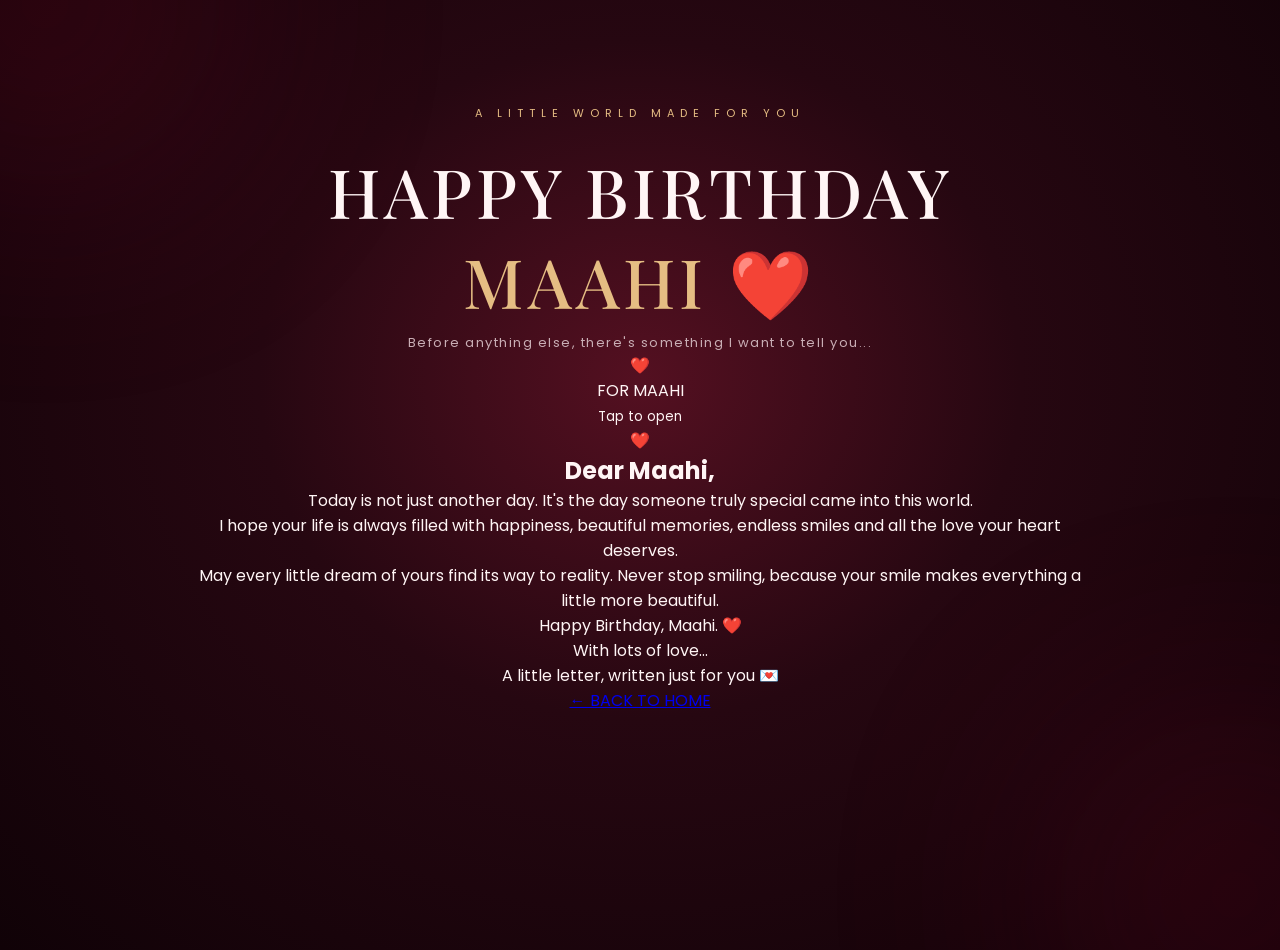
==== page1.html @ 9a9eb7f8 "Add files via upload" ====
<!DOCTYPE html>
<html lang="en">

<head>
    <meta charset="UTF-8">
    <meta name="viewport" content="width=device-width, initial-scale=1.0">

    <title>Birthday Letter For Maahi ❤️</title>

    <link rel="stylesheet" href="style.css">

    <link rel="preconnect" href="https://fonts.googleapis.com">
    <link rel="preconnect" href="https://fonts.gstatic.com" crossorigin>

    <link href="https://fonts.googleapis.com/css2?family=Playfair+Display:wght@400;500;600;700&family=Poppins:wght@300;400;500;600&display=swap" rel="stylesheet">
</head>

<body>

    <main class="birthday-home active" id="birthday-home">

        <p class="top-label">A LITTLE WORLD MADE FOR YOU</p>

        <h1>HAPPY BIRTHDAY <span>MAAHI ❤️</span></h1>

        <p class="description">
            Before anything else, there's something I want to tell you...
        </p>

        <div class="letter-section">

            <div class="envelope" id="envelope">
                <div class="envelope-flap"></div>
                <div class="envelope-heart">❤️</div>
                <p>FOR MAAHI</p>
                <small>Tap to open</small>
            </div>

            <div class="birthday-letter" id="birthday-letter">

                <div class="letter-decoration">❤️</div>

                <h2>Dear Maahi,</h2>

                <p>
                    Today is not just another day.
                    It's the day someone truly special came into this world.
                </p>

                <p>
                    I hope your life is always filled with happiness,
                    beautiful memories, endless smiles and all the love
                    your heart deserves.
                </p>

                <p>
                    May every little dream of yours find its way to reality.
                    Never stop smiling, because your smile makes everything
                    a little more beautiful.
                </p>

                <p class="letter-ending">
                    Happy Birthday, Maahi. ❤️
                </p>

                <p class="letter-signature">
                    With lots of love...
                </p>

            </div>

        </div>

        <p class="letter-hint" id="letter-hint">
            A little letter, written just for you 💌
        </p>

        <a href="index.html" class="back-button">← BACK TO HOME</a>

    </main>

    <script src="script.js"></script>

</body>
</html>
---- style.css ----
/* =================================
   MAAHI BIRTHDAY - LUXURY DESIGN
================================= */

* {
    margin: 0;
    padding: 0;
    box-sizing: border-box;
}

:root {
    --background: #100207;
    --red: #a31332;
    --deep-red: #410817;
    --gold: #e5bd83;
    --white: #fff5f5;
    --muted: #c9aeb5;
}

html {
    min-height: 100%;
}

body {
    min-height: 100vh;
    min-height: 100svh;
    background:
        radial-gradient(ellipse at 50% 40%, #541021 0%, #260711 42%, #100207 100%);
    color: var(--white);
    font-family: 'Poppins', sans-serif;

    display: flex;
    justify-content: center;
    align-items: center;

    overflow-x: hidden;
    overflow-y: auto;
    position: relative;
    padding: 25px 0;
}

/* BACKGROUND GLOW */

body::before,
body::after {
    content: "";
    position: fixed;
    width: 350px;
    height: 350px;
    border-radius: 50%;
    background: #b10d37;
    filter: blur(130px);
    opacity: 0.2;
    pointer-events: none;
    animation: glow 7s ease-in-out infinite alternate;
}

body::before {
    top: -170px;
    left: -130px;
}

body::after {
    bottom: -170px;
    right: -130px;
    animation-delay: 2s;
}

/* MAIN CONTAINER */

.coming-soon {
    width: 92%;
    max-width: 950px;
    text-align: center;
    position: relative;
    z-index: 2;
    padding: 35px 15px;
    animation: appear 1.4s ease;
}

/* TOP LABEL */

.top-label {
    color: var(--gold);
    font-size: 11px;
    letter-spacing: 6px;
    margin-bottom: 28px;
    font-weight: 400;
}

/* MAIN HEADING */

h1 {
    font-family: 'Playfair Display', serif;
    font-size: clamp(36px, 6vw, 68px);
    font-weight: 500;
    letter-spacing: 4px;
    line-height: 1.2;
}

h1 span {
    display: block;
    color: var(--gold);
    margin-top: 8px;
}

/* MAAHI NAME */

.name {
    font-family: 'Playfair Display', serif;
    font-size: clamp(55px, 9vw, 95px);
    margin-top: 30px;
    color: var(--white);
    font-style: italic;
    text-shadow: 0 0 35px rgba(229, 189, 131, 0.2);
}

.name span {
    font-size: 30px;
    color: #ff526f;
}

/* DESCRIPTION */

.description {
    color: var(--muted);
    font-size: 13px;
    letter-spacing: 1.5px;
    margin-top: 12px;
}

/* COUNTDOWN */

.countdown-container {
    display: flex;
    justify-content: center;
    align-items: center;
    gap: 18px;
    margin-top: 55px;
    flex-wrap: nowrap;
}

/* TIME BOX */

.time-box {
    width: 125px;
    height: 125px;
    flex: 0 1 125px;
    min-width: 0;

    display: flex;
    flex-direction: column;
    justify-content: center;
    align-items: center;

    background: linear-gradient(
        145deg,
        rgba(255,255,255,0.07),
        rgba(255,255,255,0.015)
    );

    border: 1px solid rgba(229, 189, 131, 0.45);
    border-radius: 16px;

    box-shadow:
        0 0 25px rgba(163, 19, 50, 0.15),
        inset 0 0 20px rgba(255,255,255,0.02);

    backdrop-filter: blur(12px);
    transition: 0.35s ease;
}

.time-box:hover {
    transform: translateY(-8px);
    border-color: var(--gold);
    box-shadow: 0 0 35px rgba(229, 189, 131, 0.2);
}

.time-box span {
    font-family: 'Playfair Display', serif;
    font-size: 43px;
    color: var(--gold);
    font-weight: 500;
}

.time-box small {
    font-size: 10px;
    letter-spacing: 3px;
    color: var(--muted);
    margin-top: 7px;
}

/* DATE */

.date {
    margin-top: 42px;
    color: var(--gold);
    font-size: 12px;
    letter-spacing: 6px;
    font-weight: 500;
}

/* ANIMATIONS */

@keyframes glow {
    from {
        transform: scale(1);
        opacity: 0.12;
    }

    to {
        transform: scale(1.3);
        opacity: 0.27;
    }
}

@keyframes appear {
    from {
        opacity: 0;
        transform: translateY(30px);
    }

    to {
        opacity: 1;
        transform: translateY(0);
    }
}

/* MOBILE DESIGN */

@media (max-width: 600px) {

    body {
        padding: 20px 0;
    }

    .coming-soon {
        width: 100%;
        padding: 25px 12px;
    }

    .top-label {
        font-size: 9px;
        letter-spacing: 3px;
        margin-bottom: 25px;
    }

    h1 {
        font-size: clamp(30px, 8vw, 43px);
        letter-spacing: 2px;
    }

    .name {
        font-size: 65px;
        margin-top: 25px;
    }

    .name span {
        font-size: 23px;
    }

    .description {
        font-size: 11px;
        letter-spacing: 0.5px;
    }

    .countdown-container {
        gap: 8px;
        margin-top: 40px;
        flex-wrap: nowrap;
    }

    .time-box {
        width: auto;
        height: 92px;
        flex: 1 1 0;
        border-radius: 11px;
    }

    .time-box span {
        font-size: clamp(24px, 7vw, 34px);
    }

    .time-box small {
        font-size: 8px;
        letter-spacing: 1px;
        margin-top: 6px;
    }

    .date {
        margin-top: 35px;
        font-size: 10px;
        letter-spacing: 4px;
    }
}

/* SMALL PHONES */

@media (max-width: 360px) {

    .countdown-container {
        gap: 5px;
    }

    .time-box {
        height: 82px;
    }

    .time-box span {
        font-size: 23px;
    }

    .time-box small {
        font-size: 7px;
        letter-spacing: 0.5px;
    }

    .name {
        font-size: 55px;
    }
}
/* SURPRISE MESSAGE */

.surprise-message {
    margin-top: 35px;
    text-align: center;
    animation: appear 2s ease;
}

.surprise-message h2 {
    font-family: 'Playfair Display', serif;
    font-size: 23px;
    color: var(--gold);
    font-weight: 500;
    margin-bottom: 12px;
}

.surprise-message p {
    color: var(--muted);
    font-size: 12px;
    letter-spacing: 0.5px;
}

.locked-message {
    display: inline-block;
    margin: 18px 0;
    padding: 11px 18px;
    border: 1px solid rgba(229, 189, 131, 0.4);
    border-radius: 30px;
    color: var(--gold);
    font-size: 10px;
    letter-spacing: 2px;
    background: rgba(255,255,255,0.04);
}

.mystery-text {
    font-style: italic;
    opacity: 0.7;
}

@media (max-width: 600px) {
    .surprise-message h2 {
        font-size: 19px;
    }

    .locked-message {
        font-size: 8px;
        letter-spacing: 1px;
        padding: 10px 12px;
    }
}
.locked-message {
    display: inline-block;
    transition: all 0.35s ease;
    cursor: pointer;
}

.locked-message:hover {
    transform: translateY(-7px);
    border-color: var(--gold);
    box-shadow: 0 0 30px rgba(229, 189, 131, 0.25);
}

.locked-message:active {
    transform: translateY(-7px);
}

/* =================================
   BIRTHDAY UNLOCK SCREEN
================================= */

.unlock-screen {
    display: none;
    min-height: 100vh;
    width: 100%;
    align-items: center;
    justify-content: center;
    text-align: center;
    padding: 30px 18px;
    position: relative;
    z-index: 5;
}

.unlock-screen.active {
    display: flex;
    animation: appear 1.2s ease;
}

.unlock-content {
    max-width: 750px;
    width: 100%;
}

.unlock-heart {
    font-size: 65px;
    margin-bottom: 25px;
    animation: heartbeat 1.5s infinite;
}

.unlock-name {
    font-family: 'Playfair Display', serif;
    font-size: clamp(65px, 11vw, 110px);
    font-style: italic;
    color: var(--gold);
    margin: 15px 0;
    text-shadow: 0 0 35px rgba(229, 189, 131, 0.25);
}

.unlock-description {
    color: var(--muted);
    font-size: 14px;
    line-height: 2;
    margin: 20px auto 35px;
    max-width: 450px;
}

.enter-button {
    padding: 16px 32px;
    border: 1px solid var(--gold);
    border-radius: 40px;
    background: linear-gradient(135deg, #a31332, #410817);
    color: var(--gold);
    font-family: 'Poppins', sans-serif;
    font-size: 12px;
    letter-spacing: 2px;
    cursor: pointer;
    transition: 0.4s ease;
    box-shadow: 0 0 25px rgba(229, 189, 131, 0.12);
}

.enter-button:hover {
    transform: translateY(-5px);
    box-shadow: 0 0 35px rgba(229, 189, 131, 0.3);
}

.unlock-footer {
    margin-top: 35px;
    color: var(--muted);
    font-size: 11px;
    font-style: italic;
}

@keyframes heartbeat {
    0%, 100% { transform: scale(1); }
    50% { transform: scale(1.18); }
}


/* =================================
   BIRTHDAY HOME
================================= */

.birthday-home {
    display: none;
    width: 92%;
    max-width: 950px;
    margin: auto;
    min-height: 100vh;
    text-align: center;
    padding: 80px 15px;
    position: relative;
    z-index: 2;
}

.birthday-home.active {
    display: block;
    animation: appear 1s ease;
}

.birthday-home h1 span {
    color: var(--gold);
}

.birthday-placeholder {
    margin: 55px auto 0;
    padding: 40px 20px;
    max-width: 550px;
    border: 1px solid rgba(229, 189, 131, 0.4);
    border-radius: 20px;
    background: rgba(255,255,255,0.04);
}

.birthday-placeholder span {
    font-size: 55px;
}

.birthday-placeholder h2 {
    color: var(--gold);
    font-family: 'Playfair Display', serif;
    margin: 20px 0 10px;
}

.birthday-placeholder p {
    color: var(--muted);
    font-size: 13px;
}
.left-section {
    transform: translateY(-40px);
}

.right-section {
    transform: translateY(40px);
}
/* LEFT BOXES UP */
.countdown-container .time-box:nth-child(1),
.countdown-container .time-box:nth-child(2) {
    transform: translateY(-25px);
}

/* RIGHT BOXES DOWN */
.countdown-container .time-box:nth-child(3),
.countdown-container .time-box:nth-child(4) {
    transform: translateY(25px);
}

/* HOVER EFFECT */
.countdown-container .time-box:hover {
    transform: translateY(-8px);
}
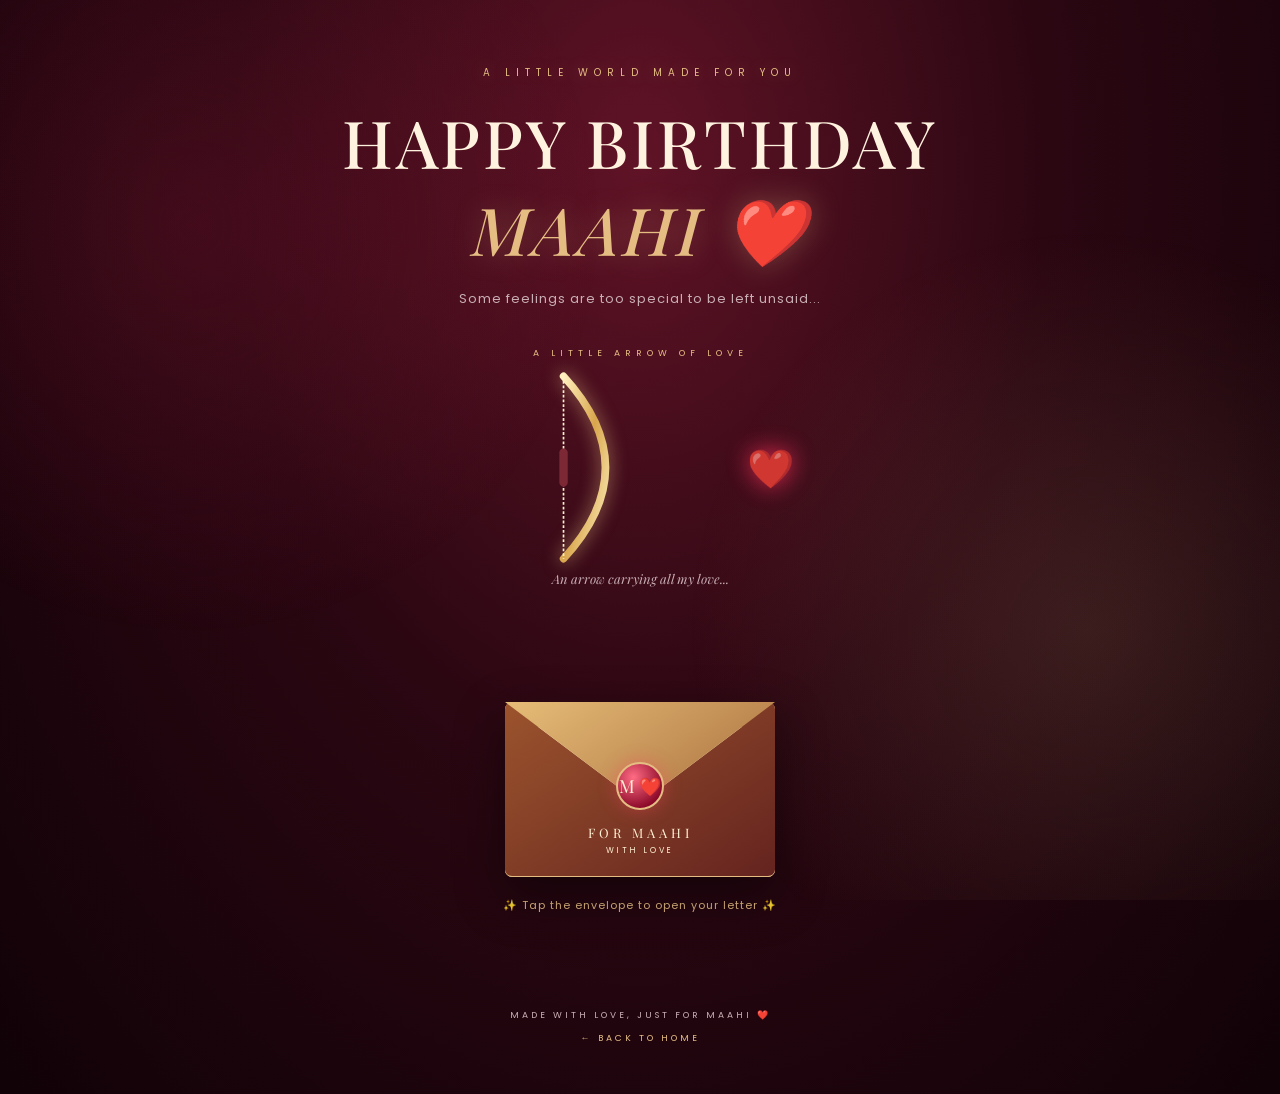
==== commit 3e5e216d: "Add files via upload" ====
--- a/page1.html
+++ b/page1.html
@@ -1,86 +1,264 @@
 
 <!DOCTYPE html>
 <html lang="en">
-
 <head>
     <meta charset="UTF-8">
     <meta name="viewport" content="width=device-width, initial-scale=1.0">
 
     <title>Birthday Letter For Maahi ❤️</title>
 
-    <link rel="stylesheet" href="style.css">
+    <link rel="stylesheet" href="page1.css">
 
     <link rel="preconnect" href="https://fonts.googleapis.com">
     <link rel="preconnect" href="https://fonts.gstatic.com" crossorigin>
 
-    <link href="https://fonts.googleapis.com/css2?family=Playfair+Display:wght@400;500;600;700&family=Poppins:wght@300;400;500;600&display=swap" rel="stylesheet">
+    <link href="https://fonts.googleapis.com/css2?family=Playfair+Display:ital,wght@0,400;0,500;0,600;0,700;1,400;1,500&family=Poppins:wght@300;400;500;600&display=swap" rel="stylesheet">
 </head>
 
-<body>
-
-    <main class="birthday-home active" id="birthday-home">
-
-        <p class="top-label">A LITTLE WORLD MADE FOR YOU</p>
-
-        <h1>HAPPY BIRTHDAY <span>MAAHI ❤️</span></h1>
-
-        <p class="description">
-            Before anything else, there's something I want to tell you...
-        </p>
-
-        <div class="letter-section">
-
-            <div class="envelope" id="envelope">
-                <div class="envelope-flap"></div>
-                <div class="envelope-heart">❤️</div>
-                <p>FOR MAAHI</p>
-                <small>Tap to open</small>
+<body class="page2-body">
+
+    <div class="ambient-glow"></div>
+
+    <div class="particle-layer" id="particle-layer"></div>
+    <div class="petal-layer" id="petal-layer"></div>
+
+    <main class="page2-container">
+
+        <!-- HEADER -->
+
+        <header class="page-header">
+
+            <p class="eyebrow">A LITTLE WORLD MADE FOR YOU</p>
+
+            <h1>
+                HAPPY BIRTHDAY
+                <span>MAAHI ❤️</span>
+            </h1>
+
+            <p class="intro">
+                Some feelings are too special to be left unsaid...
+            </p>
+
+        </header>
+
+
+        <!-- CUPID -->
+
+        <section class="cupid-section">
+
+            <p class="cupid-label">A LITTLE ARROW OF LOVE</p>
+
+            <div class="cupid-stage" id="cupid-stage">
+
+                <svg class="bow-svg" viewBox="0 0 160 220">
+
+                    <defs>
+                        <linearGradient id="goldBow" x1="0" y1="0" x2="1" y2="1">
+                            <stop offset="0%" stop-color="#fff0bd"/>
+                            <stop offset="50%" stop-color="#d9a64d"/>
+                            <stop offset="100%" stop-color="#fff0bd"/>
+                        </linearGradient>
+                    </defs>
+
+                    <path class="bow-wood" d="M65 12 Q155 110 65 208"/>
+
+                    <path class="bow-string" d="M65 12 L65 208"/>
+
+                    <path class="bow-grip" d="M65 94 L65 126"/>
+
+                </svg>
+
+                <div class="flying-arrow" id="flying-arrow">
+                    <div class="arrow-shaft"></div>
+                    <div class="arrow-head"></div>
+                    <div class="arrow-feather"></div>
+                </div>
+
+                <div class="target-heart" id="target-heart">❤️</div>
+
+                <div class="impact-ring" id="impact-ring"></div>
+
             </div>
 
-            <div class="birthday-letter" id="birthday-letter">
-
-                <div class="letter-decoration">❤️</div>
-
-                <h2>Dear Maahi,</h2>
-
-                <p>
-                    Today is not just another day.
-                    It's the day someone truly special came into this world.
+            <p class="cupid-caption" id="cupid-caption">
+                An arrow carrying all my love...
+            </p>
+
+        </section>
+
+
+        <!-- ENVELOPE AND LETTER -->
+
+        <section class="letter-section">
+
+            <div class="envelope-wrap" id="envelope-wrap">
+
+                <div
+                    class="envelope"
+                    id="envelope"
+                    role="button"
+                    tabindex="0"
+                    aria-label="Open birthday letter"
+                >
+
+                    <div class="envelope-back"></div>
+
+                    <div class="envelope-paper"></div>
+
+                    <div class="envelope-front"></div>
+
+                    <div class="envelope-flap"></div>
+
+                    <div class="wax-seal">M ❤️</div>
+
+                    <div class="envelope-text">
+                        <span>FOR MAAHI</span>
+                        <small>WITH LOVE</small>
+                    </div>
+
+                </div>
+
+                <p class="envelope-hint" id="envelope-hint">
+                    ✨ Tap the envelope to open your letter ✨
                 </p>
 
-                <p>
-                    I hope your life is always filled with happiness,
-                    beautiful memories, endless smiles and all the love
-                    your heart deserves.
+            </div>
+
+
+            <!-- BIRTHDAY LETTER -->
+
+            <article class="birthday-letter" id="birthday-letter">
+
+                <div class="letter-top-decoration">
+                    ✦ &nbsp; ❤️ &nbsp; ✦
+                </div>
+
+                <p class="letter-date">
+                    A LETTER FROM MY HEART
                 </p>
 
-                <p>
-                    May every little dream of yours find its way to reality.
-                    Never stop smiling, because your smile makes everything
-                    a little more beautiful.
-                </p>
-
-                <p class="letter-ending">
-                    Happy Birthday, Maahi. ❤️
-                </p>
-
-                <p class="letter-signature">
-                    With lots of love...
-                </p>
-
-            </div>
-
-        </div>
-
-        <p class="letter-hint" id="letter-hint">
-            A little letter, written just for you 💌
-        </p>
-
-        <a href="index.html" class="back-button">← BACK TO HOME</a>
+                <h2>Dear Mahi,</h2>
+
+                <div class="letter-content" id="letter-content">
+
+                    <p>
+                        First of all, Happy Birthday, my love! 🎂❤️
+                    </p>
+
+                    <p>
+                        I know you are angry with me right now, and honestly,
+                        it hurts knowing that I might have done something that
+                        made you upset. I don't know how to make everything
+                        right, but I want you to know that I am truly sorry
+                        if my words or actions hurt you.
+                    </p>
+
+                    <p>
+                        Mahi, I never want to be the reason behind your tears.
+                        I want to be the reason behind your beautiful smile.
+                        Sometimes I may make mistakes, sometimes I may fail
+                        to express my feelings properly, but one thing will
+                        never change — my love for you.
+                    </p>
+
+                    <p>
+                        On your special day, I just want to wish you endless
+                        happiness, success, good health, and all the beautiful
+                        things your heart desires.
+                    </p>
+
+                    <p>
+                        I may not be able to give you the perfect birthday
+                        gift, but I want to give you something from my heart —
+                        my love, my care, my respect, and my promise to keep
+                        trying to make you happy.
+                    </p>
+
+                    <p>
+                        I don't expect you to forget everything instantly.
+                        I just hope that someday you will smile at me the way
+                        you used to.
+                    </p>
+
+                    <p>
+                        Happy Birthday once again, Mahi! ❤️🎂
+                    </p>
+
+                    <p>
+                        No matter how angry you are with me, you will always
+                        have a special place in my heart.
+                    </p>
+
+                    <p class="big-love">
+                        I LOVE YOU, MAHI. ❤️🥹
+                    </p>
+
+                    <p class="letter-signature">
+                        With lots of love,<br>
+                        Someone who never wants to lose you. ❤️
+                    </p>
+
+                </div>
+
+                <!-- LETTER NEXT BUTTON -->
+
+                <button type="button" class="next-button">
+                    NEXT SURPRISE <span>❤️ →</span>
+                </button>
+
+                <div class="letter-bottom-decoration">
+                    FOREVER & ALWAYS ❤️
+                </div>
+
+            </article>
+
+        </section>
+
+
+        <!-- GRAND ENDING -->
+
+        <section class="grand-ending" id="grand-ending">
+
+            <div class="ending-heart">❤️</div>
+
+            <p class="ending-small">
+                ONE LAST THING...
+            </p>
+
+            <h2>
+                YOU DESERVE<br>
+                <span>ALL THE HAPPINESS</span>
+            </h2>
+
+            <p class="ending-message">
+                May your smile shine brighter than every star.
+                Happy Birthday once again, Mahi.
+            </p>
+
+            <!-- GRAND ENDING NEXT BUTTON -->
+
+            <button type="button" class="next-button">
+                NEXT SURPRISE <span>❤️ →</span>
+            </button>
+
+        </section>
+
+
+        <!-- FOOTER -->
+
+        <footer class="page-footer">
+
+            MADE WITH LOVE, JUST FOR MAAHI ❤️
+
+            <br>
+
+            <a href="index.html">← BACK TO HOME</a>
+
+        </footer>
 
     </main>
 
-    <script src="script.js"></script>
+    <script src="page1.js"></script>
 
 </body>
 </html>
--- a/page1.css
+++ b/page1.css
@@ -0,0 +1,861 @@
+
+/* ==========================================
+   MAAHI PAGE 2 - CINEMATIC LOVE EXPERIENCE
+   COMPLETE FRESH CSS
+========================================== */
+
+@import url('https://fonts.googleapis.com/css2?family=Playfair+Display:ital,wght@0,400;0,500;0,600;0,700;1,400;1,500&family=Poppins:wght@300;400;500;600;700&display=swap');
+
+* {
+    margin: 0;
+    padding: 0;
+    box-sizing: border-box;
+}
+
+:root {
+    --bg: #100207;
+    --burgundy: #5b0b20;
+    --red: #a31332;
+    --deep-red: #350512;
+    --gold: #e5bd83;
+    --gold-light: #fff0c9;
+    --cream: #fff3df;
+    --ink: #54232b;
+    --muted: #c9aeb5;
+}
+
+html {
+    scroll-behavior: smooth;
+}
+
+body.page2-body {
+    min-height: 100vh;
+    overflow-x: hidden;
+    position: relative;
+    color: var(--cream);
+    font-family: 'Poppins', sans-serif;
+    background:
+        radial-gradient(ellipse at 50% 15%, #601326 0%, #2b0712 45%, #100207 100%);
+}
+
+/* ==========================================
+   BACKGROUND EFFECTS
+========================================== */
+
+.ambient-glow {
+    position: fixed;
+    inset: 0;
+    z-index: 0;
+    pointer-events: none;
+    background:
+        radial-gradient(circle at 15% 25%, rgba(190,36,76,.18), transparent 32%),
+        radial-gradient(circle at 85% 70%, rgba(229,189,131,.13), transparent 32%);
+    animation: ambientMove 9s ease-in-out infinite alternate;
+}
+
+@keyframes ambientMove {
+    from { opacity: .5; transform: scale(1); }
+    to { opacity: 1; transform: scale(1.08); }
+}
+
+.page2-container {
+    position: relative;
+    z-index: 2;
+    width: min(94%, 950px);
+    margin: auto;
+    padding: 65px 15px 35px;
+    text-align: center;
+}
+
+/* ==========================================
+   HEADER
+========================================== */
+
+.page-header {
+    animation: cinematicEntry 1.5s ease both;
+}
+
+.eyebrow {
+    color: var(--gold);
+    font-size: 10px;
+    letter-spacing: 6px;
+    margin-bottom: 22px;
+    text-shadow: 0 0 15px rgba(229,189,131,.4);
+}
+
+.page-header h1 {
+    font-family: 'Playfair Display', serif;
+    font-size: clamp(34px, 6vw, 66px);
+    font-weight: 500;
+    letter-spacing: 3px;
+    line-height: 1.2;
+}
+
+.page-header h1 span {
+    display: block;
+    color: var(--gold);
+    font-style: italic;
+    margin-top: 8px;
+    text-shadow: 0 0 30px rgba(229,189,131,.3);
+}
+
+.intro {
+    margin-top: 18px;
+    font-size: 13px;
+    letter-spacing: 1px;
+    line-height: 1.9;
+    color: var(--muted);
+}
+
+/* ==========================================
+   FLOATING PARTICLES
+========================================== */
+
+.particle-layer,
+.petal-layer {
+    position: fixed;
+    inset: 0;
+    overflow: hidden;
+    pointer-events: none;
+    z-index: 1;
+}
+
+.gold-particle {
+    position: absolute;
+    bottom: -20px;
+    width: 4px;
+    height: 4px;
+    border-radius: 50%;
+    background: var(--gold-light);
+    box-shadow: 0 0 12px 3px rgba(229,189,131,.65);
+    animation: particleRise linear forwards;
+}
+
+@keyframes particleRise {
+    0% {
+        transform: translateY(0) scale(.3);
+        opacity: 0;
+    }
+    15% { opacity: 1; }
+    100% {
+        transform: translateY(-110vh) scale(1.5);
+        opacity: 0;
+    }
+}
+
+/* ==========================================
+   CUPID SECTION
+========================================== */
+
+.cupid-section {
+    margin: 35px auto 5px;
+    position: relative;
+}
+
+.cupid-label {
+    color: var(--gold);
+    font-size: 9px;
+    letter-spacing: 5px;
+    margin-bottom: 5px;
+}
+
+.cupid-stage {
+    width: 340px;
+    max-width: 100%;
+    height: 205px;
+    margin: auto;
+    position: relative;
+    isolation: isolate;
+}
+
+.bow-svg {
+    position: absolute;
+    width: 155px;
+    height: 205px;
+    left: 30px;
+    top: 0;
+    overflow: visible;
+    z-index: 3;
+}
+
+.bow-wood {
+    fill: none;
+    stroke: url(#goldBow);
+    stroke-width: 8;
+    stroke-linecap: round;
+    filter: drop-shadow(0 0 9px rgba(229,189,131,.65));
+    transform-origin: 65px 110px;
+    transform-box: view-box;
+}
+
+.bow-string {
+    fill: none;
+    stroke: #fff0c9;
+    stroke-width: 1.8;
+    stroke-dasharray: 3 2;
+    transform-origin: 65px 110px;
+    transform-box: view-box;
+}
+
+.bow-grip {
+    fill: none;
+    stroke: #7d2835;
+    stroke-width: 9;
+    stroke-linecap: round;
+}
+
+.cupid-stage.shooting .bow-wood {
+    animation: bowPull .65s ease-in-out forwards;
+}
+
+.cupid-stage.shooting .bow-string {
+    animation: stringPull .65s ease-in-out forwards;
+}
+
+@keyframes bowPull {
+    0% { transform: scaleX(1); }
+    55% { transform: scaleX(.72); }
+    75% { transform: scaleX(.76); }
+    100% { transform: scaleX(1); }
+}
+
+@keyframes stringPull {
+    0% { transform: translateX(0); }
+    55% { transform: translateX(-23px); }
+    100% { transform: translateX(0); }
+}
+
+/* ARROW */
+
+.flying-arrow {
+    position: absolute;
+    width: 125px;
+    height: 4px;
+    left: 95px;
+    top: 100px;
+    opacity: 0;
+    z-index: 5;
+    transform-origin: left center;
+    will-change: transform, opacity;
+}
+
+.arrow-shaft {
+    position: absolute;
+    left: 0;
+    top: 1px;
+    width: 112px;
+    height: 2px;
+    background: linear-gradient(90deg, #b47b31, #fff0c9);
+    box-shadow: 0 0 8px var(--gold);
+}
+
+.arrow-head {
+    position: absolute;
+    right: 0;
+    top: -5px;
+    width: 0;
+    height: 0;
+    border-top: 7px solid transparent;
+    border-bottom: 7px solid transparent;
+    border-left: 15px solid var(--gold-light);
+    filter: drop-shadow(0 0 5px var(--gold));
+}
+
+.arrow-feather {
+    position: absolute;
+    left: 0;
+    top: -5px;
+    width: 15px;
+    height: 12px;
+    border-left: 3px solid #ff6a86;
+    border-right: 3px solid #ff6a86;
+    transform: skewY(-25deg);
+}
+
+.cupid-stage.shooting .flying-arrow {
+    animation: arrowFlight .85s .65s cubic-bezier(.15,.75,.25,1) forwards;
+}
+
+@keyframes arrowFlight {
+    0% {
+        transform: translateX(0) scale(1) rotate(0);
+        opacity: 0;
+    }
+    8% { opacity: 1; }
+    65% {
+        transform: translateX(100px) scale(1.08) rotate(0);
+        opacity: 1;
+    }
+    100% {
+        transform: translateX(145px) scale(.9) rotate(0);
+        opacity: 0;
+    }
+}
+
+/* TARGET HEART */
+
+.target-heart {
+    position: absolute;
+    right: 16px;
+    top: 75px;
+    font-size: 38px;
+    opacity: .8;
+    z-index: 2;
+    filter: drop-shadow(0 0 12px #ff315c);
+    transition: .3s;
+}
+
+.cupid-stage.hit .target-heart {
+    animation: heartHit .8s ease both;
+}
+
+@keyframes heartHit {
+    0% { transform: scale(1); }
+    35% {
+        transform: scale(2.3);
+        filter: drop-shadow(0 0 35px #ff315c);
+    }
+    65% { transform: scale(1.7); }
+    100% { transform: scale(1.2); }
+}
+
+.cupid-caption {
+    color: var(--muted);
+    font-family: 'Playfair Display', serif;
+    font-size: 13px;
+    font-style: italic;
+}
+
+/* ==========================================
+   HEART BURST
+========================================== */
+
+.burst-heart {
+    position: fixed;
+    z-index: 10;
+    pointer-events: none;
+    font-size: 19px;
+    animation: burstFly 1.4s ease-out forwards;
+}
+
+@keyframes burstFly {
+    from {
+        transform: translate(0,0) scale(.4) rotate(0);
+        opacity: 1;
+    }
+    to {
+        transform: translate(var(--dx),var(--dy)) scale(1.5) rotate(35deg);
+        opacity: 0;
+    }
+}
+
+/* ==========================================
+   ENVELOPE
+========================================== */
+
+.letter-section {
+    max-width: 680px;
+    margin: 5px auto 30px;
+}
+
+.envelope-wrap {
+    perspective: 1200px;
+    padding: 45px 0 25px;
+    margin-top: 50px;
+}
+
+.envelope {
+    width: 270px;
+    height: 175px;
+    margin: 20px auto;
+    position: relative;
+    cursor: pointer;
+    transform-style: preserve-3d;
+    transition: transform .5s ease;
+    filter: drop-shadow(0 18px 25px rgba(0,0,0,.45));
+    outline: none;
+}
+
+.envelope:hover {
+    transform: translateY(-7px) rotateX(3deg);
+}
+
+.envelope-back {
+    position: absolute;
+    inset: 0;
+    border: 1px solid var(--gold);
+    border-radius: 7px;
+    background: linear-gradient(145deg, #9b5930, #4d1c1b);
+}
+
+.envelope-paper {
+    position: absolute;
+    width: 88%;
+    height: 145px;
+    left: 6%;
+    bottom: 5px;
+    background: linear-gradient(145deg, #fff5df, #e6cda5);
+    border-radius: 4px;
+    transition: transform .9s ease;
+    z-index: 2;
+}
+
+.envelope-front {
+    position: absolute;
+    inset: 0;
+    border-radius: 7px;
+    background: linear-gradient(145deg, #9c542d, #64231f);
+    clip-path: polygon(0 0, 50% 58%, 100% 0, 100% 100%, 0 100%);
+    border-bottom: 1px solid var(--gold);
+    z-index: 3;
+}
+
+.envelope-flap {
+    position: absolute;
+    inset: 0;
+    background: linear-gradient(145deg, #e6bd78, #9b5b2e);
+    clip-path: polygon(0 0, 100% 0, 50% 58%);
+    transform-origin: top center;
+    transition: transform .85s ease;
+    z-index: 5;
+    backface-visibility: visible;
+}
+
+.wax-seal {
+    position: absolute;
+    width: 48px;
+    height: 48px;
+    border-radius: 50%;
+    background: radial-gradient(circle at 35% 30%, #ff6b83, #8b0929 75%);
+    border: 2px solid var(--gold);
+    color: #fff1d3;
+    font-family: 'Playfair Display', serif;
+    font-size: 18px;
+    display: grid;
+    place-items: center;
+    left: 50%;
+    top: 48%;
+    transform: translate(-50%,-50%);
+    z-index: 6;
+    box-shadow: 0 0 18px rgba(255,65,100,.4);
+    transition: opacity .4s ease;
+}
+
+.envelope-text {
+    position: absolute;
+    left: 0;
+    right: 0;
+    bottom: 20px;
+    z-index: 4;
+    color: #fff0d3;
+    display: flex;
+    flex-direction: column;
+    gap: 4px;
+    pointer-events: none;
+}
+
+.envelope-text span {
+    font-family: 'Playfair Display', serif;
+    letter-spacing: 4px;
+    font-size: 13px;
+}
+
+.envelope-text small {
+    font-size: 8px;
+    letter-spacing: 3px;
+}
+
+.envelope.opened {
+    transform: translateY(-10px);
+}
+
+.envelope.opened .envelope-flap {
+    transform: rotateX(180deg);
+}
+
+.envelope.opened .envelope-paper {
+    transform: translateY(-115px);
+    transition-delay: .45s;
+}
+
+.envelope.opened .wax-seal {
+    opacity: 0;
+}
+
+.envelope-hint {
+    color: var(--gold);
+    font-size: 11px;
+    letter-spacing: 1px;
+    animation: hintPulse 1.8s infinite;
+}
+
+@keyframes hintPulse {
+    50% { opacity: .5; }
+}
+
+/* ==========================================
+   LETTER PAPER
+========================================== */
+
+.birthday-letter {
+    display: none;
+    position: relative;
+    max-width: 620px;
+    margin: 20px auto 40px;
+    padding: 45px 42px;
+    background:
+        linear-gradient(rgba(255,255,255,.15),rgba(255,255,255,.15)),
+        repeating-linear-gradient(0deg, transparent 0 34px, rgba(115,69,45,.06) 35px 36px),
+        linear-gradient(145deg, #fff5e4, #ead2ae);
+    color: var(--ink);
+    border: 1px solid #d5ae70;
+    outline: 5px solid rgba(229,189,131,.13);
+    border-radius: 5px;
+    text-align: left;
+    box-shadow: 0 25px 70px rgba(0,0,0,.45);
+    transform-origin: top center;
+}
+
+.birthday-letter.show {
+    display: block;
+    animation: paperOpen 1.1s cubic-bezier(.2,.8,.2,1) both;
+}
+
+@keyframes paperOpen {
+    from {
+        opacity: 0;
+        transform: perspective(1000px) rotateX(-12deg) translateY(50px) scale(.94);
+    }
+    to {
+        opacity: 1;
+        transform: perspective(1000px) rotateX(0) translateY(0) scale(1);
+    }
+}
+
+.letter-top-decoration,
+.letter-bottom-decoration {
+    text-align: center;
+    color: var(--red);
+    letter-spacing: 4px;
+    font-size: 12px;
+}
+
+.letter-date {
+    text-align: center;
+    color: #a17442;
+    font-size: 9px;
+    letter-spacing: 4px;
+    margin: 22px 0;
+}
+
+.birthday-letter h2 {
+    font-family: 'Playfair Display', serif;
+    font-size: 31px;
+    font-style: italic;
+    margin-bottom: 22px;
+}
+
+.letter-content p {
+    font-family: 'Playfair Display', serif;
+    font-size: 16px;
+    line-height: 1.95;
+    margin-bottom: 19px;
+    opacity: 0;
+    transform: translateY(12px);
+}
+
+.birthday-letter.show .letter-content p {
+    animation: paragraphReveal .8s ease forwards;
+}
+
+.birthday-letter.show .letter-content p:nth-child(1) { animation-delay: .5s; }
+.birthday-letter.show .letter-content p:nth-child(2) { animation-delay: 1.1s; }
+.birthday-letter.show .letter-content p:nth-child(3) { animation-delay: 1.7s; }
+.birthday-letter.show .letter-content p:nth-child(4) { animation-delay: 2.3s; }
+.birthday-letter.show .letter-content p:nth-child(5) { animation-delay: 2.9s; }
+.birthday-letter.show .letter-content p:nth-child(6) { animation-delay: 3.5s; }
+.birthday-letter.show .letter-content p:nth-child(7) { animation-delay: 4.1s; }
+.birthday-letter.show .letter-content p:nth-child(8) { animation-delay: 4.7s; }
+.birthday-letter.show .letter-content p:nth-child(9) { animation-delay: 5.3s; }
+.birthday-letter.show .letter-content p:nth-child(10) { animation-delay: 5.9s; }
+
+@keyframes paragraphReveal {
+    to {
+        opacity: 1;
+        transform: translateY(0);
+    }
+}
+
+.big-love {
+    text-align: center;
+    font-size: 23px !important;
+    font-weight: 700;
+    color: var(--red);
+    margin: 30px 0 !important;
+}
+
+.letter-signature {
+    text-align: right;
+    font-style: italic;
+    color: #8a3444;
+}
+
+.letter-bottom-decoration {
+    margin-top: 28px;
+    font-size: 10px;
+}
+
+/* ==========================================
+   FALLING ROSE PETALS
+========================================== */
+
+.rose-petal {
+    position: fixed;
+    top: -30px;
+    width: 13px;
+    height: 19px;
+    border-radius: 80% 0 80% 0;
+    background: linear-gradient(135deg, #ff9aab, #a31332 75%);
+    opacity: .85;
+    pointer-events: none;
+    z-index: 8;
+    animation: petalFall linear forwards;
+}
+
+@keyframes petalFall {
+    0% {
+        transform: translate3d(0,-30px,0) rotate(0deg);
+        opacity: 0;
+    }
+    10% { opacity: .9; }
+    100% {
+        transform: translate3d(var(--drift, 60px),110vh,0) rotate(700deg);
+        opacity: 0;
+    }
+}
+
+/* ==========================================
+   GRAND ENDING
+========================================== */
+
+.grand-ending {
+    display: none;
+    max-width: 650px;
+    margin: 70px auto 30px;
+    padding: 50px 20px;
+    border-top: 1px solid rgba(229,189,131,.25);
+    animation: cinematicEntry 1.2s ease both;
+}
+
+.grand-ending.show {
+    display: block;
+}
+
+.ending-heart {
+    font-size: 55px;
+    filter: drop-shadow(0 0 18px #ff315c);
+    animation: heartBeat 1.5s infinite;
+}
+
+@keyframes heartBeat {
+    50% { transform: scale(1.2); }
+}
+
+.ending-small {
+    color: var(--gold);
+    font-size: 9px;
+    letter-spacing: 5px;
+    margin: 22px 0 14px;
+}
+
+.grand-ending h2 {
+    font-family: 'Playfair Display', serif;
+    font-size: clamp(30px, 5vw, 48px);
+    line-height: 1.35;
+    font-weight: 500;
+}
+
+.grand-ending h2 span {
+    color: var(--gold);
+    font-style: italic;
+}
+
+.ending-message {
+    color: var(--muted);
+    font-size: 13px;
+    line-height: 2;
+    max-width: 440px;
+    margin: 22px auto 30px;
+}
+
+/* ==========================================
+   BUTTONS
+========================================== */
+
+.next-button {
+    padding: 16px 30px;
+    border: 1px solid var(--gold);
+    border-radius: 40px;
+    color: var(--gold-light);
+    background: linear-gradient(135deg, #a31332, #410817);
+    letter-spacing: 2px;
+    font-family: 'Poppins', sans-serif;
+    font-size: 11px;
+    cursor: pointer;
+    box-shadow: 0 0 25px rgba(229,189,131,.18);
+    transition: .35s ease;
+    animation: buttonGlow 2s infinite alternate;
+}
+
+.next-button:hover {
+    transform: translateY(-6px) scale(1.04);
+    box-shadow: 0 0 35px rgba(229,189,131,.4);
+}
+
+@keyframes buttonGlow {
+    to { box-shadow: 0 0 30px rgba(229,189,131,.4); }
+}
+
+.next-page-wrapper {
+    text-align: center;
+    margin: 45px auto 35px;
+    position: relative;
+    z-index: 10;
+}
+
+.next-page-btn {
+    padding: 15px 38px;
+    border: 1px solid var(--gold);
+    border-radius: 4px;
+    background: linear-gradient(135deg, #7b1730, #4d091b);
+    color: var(--cream);
+    font-family: 'Poppins', sans-serif;
+    font-size: 12px;
+    letter-spacing: 2px;
+    cursor: pointer;
+    transition: .3s ease;
+}
+
+.next-page-btn span {
+    color: var(--gold);
+    margin-left: 8px;
+    font-size: 18px;
+}
+
+.next-page-btn:hover {
+    background: var(--gold);
+    color: #260711;
+    transform: translateY(-4px);
+    box-shadow: 0 8px 25px rgba(189,145,53,.35);
+}
+
+/* ==========================================
+   FOOTER
+========================================== */
+
+.page-footer {
+    padding: 35px 0 10px;
+    color: var(--muted);
+    font-size: 9px;
+    letter-spacing: 3px;
+    line-height: 2.5;
+}
+
+.page-footer a {
+    color: var(--gold);
+    text-decoration: none;
+}
+
+/* ==========================================
+   ENTRY ANIMATION
+========================================== */
+
+@keyframes cinematicEntry {
+    from {
+        opacity: 0;
+        transform: translateY(25px);
+        filter: blur(5px);
+    }
+    to {
+        opacity: 1;
+        transform: translateY(0);
+        filter: blur(0);
+    }
+}
+
+/* ==========================================
+   MOBILE RESPONSIVE
+========================================== */
+
+@media (max-width: 600px) {
+
+    .page2-container {
+        width: 100%;
+        padding: 45px 14px 25px;
+    }
+
+    .eyebrow {
+        font-size: 8px;
+        letter-spacing: 3px;
+    }
+
+    .page-header h1 {
+        font-size: clamp(31px, 8vw, 43px);
+        letter-spacing: 1px;
+    }
+
+    .intro {
+        font-size: 11px;
+    }
+
+    .cupid-stage {
+        transform: scale(.88);
+        transform-origin: center top;
+        margin-bottom: -20px;
+    }
+
+    .envelope {
+        width: 245px;
+        height: 160px;
+    }
+
+    .birthday-letter {
+        padding: 32px 22px;
+    }
+
+    .birthday-letter h2 {
+        font-size: 27px;
+    }
+
+    .letter-content p {
+        font-size: 14px;
+        line-height: 1.9;
+    }
+
+    .big-love {
+        font-size: 19px !important;
+    }
+
+    .grand-ending {
+        padding: 40px 10px;
+    }
+
+    .next-page-btn {
+        padding: 14px 24px;
+        font-size: 10px;
+    }
+}
+
+/* ==========================================
+   ACCESSIBILITY
+========================================== */
+
+@media (prefers-reduced-motion: reduce) {
+    *,
+    *::before,
+    *::after {
+        animation-duration: .01ms !important;
+        animation-iteration-count: 1 !important;
+        scroll-behavior: auto !important;
+    }
+}
